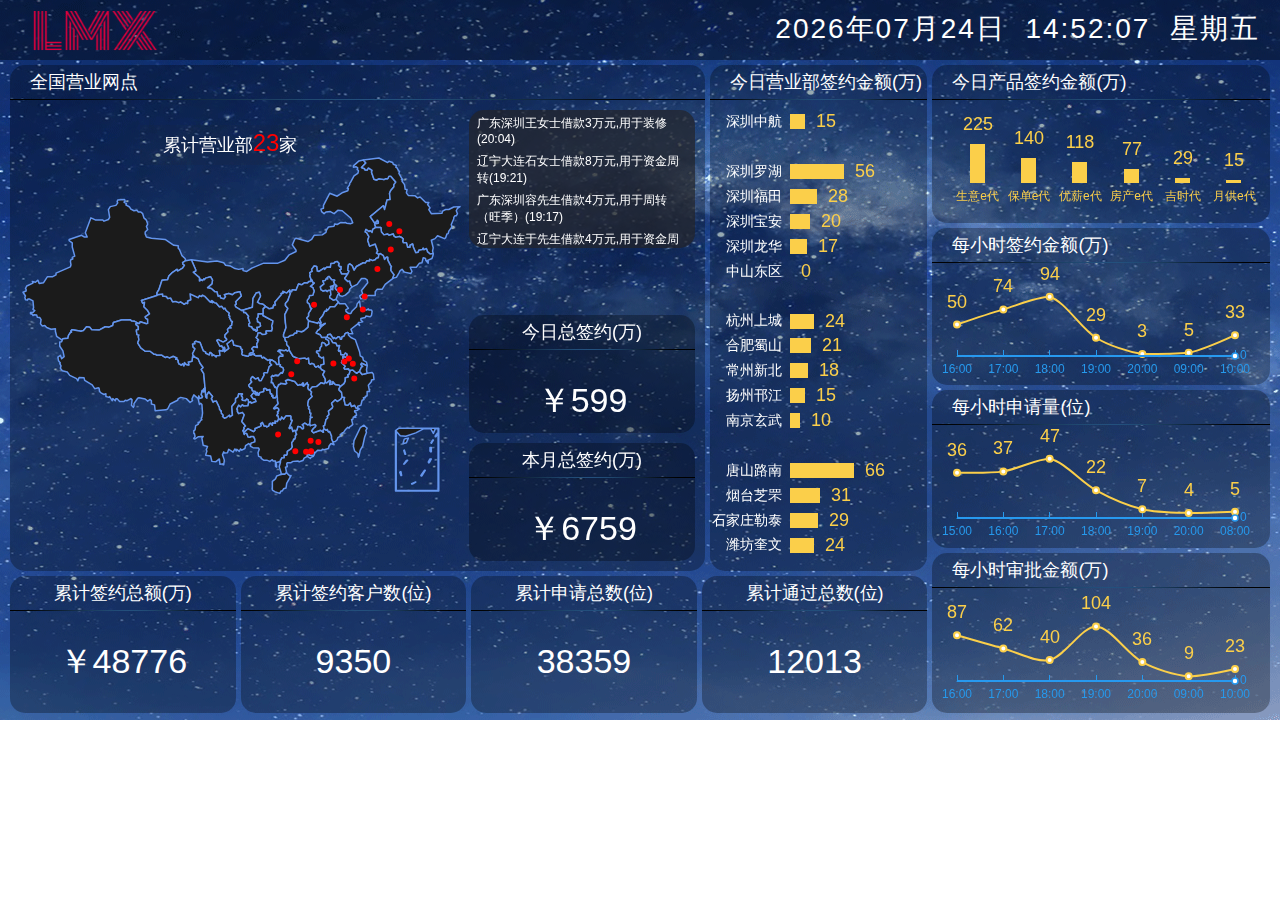
==== project/realtimeData/html/index.html @ bf9265e5 "add" ====
<!DOCTYPE html>
<html language="en">
<head>
	<meta charset="utf-8">
	<title>实时数据展示</title>
	<link rel="stylesheet" href="../css/index.css">
</head>
<body>
	<div style="background: url('../images/background.png') no-repeat scroll center center; 
	background-size:100%;width:1280px;height:720px;">
		<header class="top-header">
			<img src="../images/logo_w.png" class="top-icon">
			<label class="top-time">2015年12月18日 13:11:11</label>
		</header>
		<main class="main">
			<section class="box map">
				<label class="box-title box-title-style-padding">全国营业网点</label>
				<div class="map-main">
					<div class="map-chart" id="map_id">
					</div>
					<div class="totalDepartmentTitle">累计营业部<label for="">100</label>家</div>
					<div class="todayBorrowerDetail text-center box">
						<div class="todayBorrowerDetailWrap"><label></label></div>
					</div>
					<div class="todayLoanMoney text-center box">
						<label class="box-title">今日总签约(万)</label>
						<span><small>￥</small>0</span>
					</div>
					<div class="monthLoanMoney text-center box">
						<label class="box-title">本月总签约(万)</label>
						<span><small>￥</small>0</span>
					</div>
				</div>
			</section>

			<section class="box today-Department-SignMoney">
				<label class="box-title box-title-style-padding">今日营业部签约金额(万)</label>
				<div class="box-main box-main-barchart" id="today_department_signMoney_id">
				</div>
			</section>		

			<section class="box today-Product-SignMoney float-right">
				<label class="box-title box-title-style-padding">今日产品签约金额(万)</label>
				<div class="box-main box-main-zxchart" id="today_product_signMoney_id">
				</div>
			</section>

			<section class="box hour-SignMoney float-right">
				<label class="box-title box-title-style-padding">每小时签约金额(万)</label>
				<div class="box-main box-main-linechart" id="hour_signMoney_id">
				</div>
			</section>

			<section class="box hour-ApplyQuantity float-right">
				<label class="box-title box-title-style-padding">每小时申请量(位)</label>
				<div class="box-main box-main-linechart" id="hour_applyQuantity_id">
				</div>
			</section>

			<section class="box hour-ApproveMoney float-right">
				<label class="box-title box-title-style-padding">每小时审批金额(万)</label>
				<div class="box-main box-main-linechart" id="hour_approveMoney_id">
				</div>
			</section>

			<section class="box text-center totalSignMoney">
				<label class="box-title">累计签约总额(万)</label>
				<span><small>￥</small>0</span>
			</section>

			<section class="box text-center totalSignUser">
				<label class="box-title">累计签约客户数(位)</label>
				<span>0</span>
			</section>

			<section class="box text-center totalApplyTotal">
				<label class="box-title">累计申请总数(位)</label>
				<span>0</span>
			</section>

			<section class="box text-center totalPassTotal">
				<label class="box-title">累计通过总数(位)</label>
				<span>0</span>
			</section>
		</main>
	</div>

	<div class="errorDialog">获取实时数据失败！</div>

	<script type="text/javascript" src="../js/jquery.js"></script>
	<!-- <script type="text/javascript" src="../js/marquee.js"></script> -->
	<script type="text/javascript" src="../plugins/echarts/echarts.js"></script>
	<script type="text/javascript" src="../js/tv.js"></script>
	
</body>
</html>
---- project/realtimeData/css/index.css ----
/*html5*/
main,article,aside,footer,header,section,footer,nav,figure{display:block}

*{
	padding: 0;
	margin: 0;
	border:0;
}

body{
	background-color: #FFF;
	font-size: 18px; 
	font-family: 微软雅黑,Verdana,Arial,sans-serif;
	color:#333;
	min-width: 1000px;
}

ul{
	list-style-type:none;
}

.top-header{
	height: 60px;
	/* background-color: #161417; */
	background-color: rgba(0,0,0,0.4);
}

.top-icon{
	float: left;
	margin: 7px 0px 0px 20px;
	width: 150px;
	height: 47px;
}

.top-time{
	float: right;
	padding: 10px 20px;
	color: #FFF;
	font-size: 28px;
	letter-spacing:2px;
}

.main{
	height: 660px;
}

.box{
	border-radius: 15px;
	/* background-color: #030303;		 */ 
	background-color: rgba(0,0,0,0.3);
	float: left;	
}

.box .box-title{
	border-top-left-radius: 15px;
	border-top-right-radius: 15px;
	padding:5px 0px;
	display: block;
	color: #FFF;
	border-bottom:1px solid transparent;
	border-image:url(../images/border-bottom.png) 30 30 stretch;
	-moz-border-image:url(../images/border-bottom.png) 30 30 stretch;
	-webkit-border-image:url(../images/border-bottom.png) 30 30 stretch;
	-o-border-image:url(../images/border-bottom.png) 30 30 stretch;
}

.box span{
	color: #FFF;
	font-size: 34px;
	line-height: 100px;
}

.box .box-body{

}

.box .box-main-linechart{
	height: 123px;
}

.box .box-main-zxchart{
	height: 123px;
}

.box .box-main-barchart{
	height: 468px;
}

.map{
	width: 695px;
	height: 505.5px;
	margin: 5px 0px 0px 10px;
}

.today-Department-SignMoney{
	width: 217.4px;
	height: 505.5px;
	margin: 5px 0px 0px 5px;
}

.today-Product-SignMoney{
	width: 337.6px;
	height: 157.5px;
	margin: 5px 10px 0px 0px;
}

.hour-SignMoney{
	width: 337.6px;
	height: 157.5px;
	margin: 5px 10px 0px 0px;
}

.hour-ApplyQuantity{
	width: 337.6px;
	height: 157.5px;
	margin: 5px 10px 0px 0px;
}

.hour-ApproveMoney{
	width: 337.6px;
	height: 160.5px;
	margin: 5px 10px 0px 0px;
}

.totalSignMoney{
	width: 225.6px;
	height: 137.5px;
	margin: 5px 0px 0px 10px;
}

.totalSignUser{
	width: 225.6px;
	height: 137.5px;
	margin: 5px 0px 0px 5px;
}

.totalApplyTotal{
	width: 225.6px;
	height: 137.5px;
	margin: 5px 0px 0px 5px;
}

.totalPassTotal{
	width: 225.6px;
	height: 137.5px;
	margin: 5px 0px 0px 5px;
}

.map-main{
	position: relative;
	height: 470.5px;
}

.todayBorrowerDetail{
	width: 226px;
	height: 138px;
	background-color: rgba(36,35,40,0.7);
	position: absolute;
	right: 10px;top: 10px;
	overflow:hidden;
}

.todayBorrowerDetailWrap{
	position: absolute;			
}

.todayBorrowerDetail label{
	font-size: 12px;
	color: #FFF;
	display:inline-block;
	text-align: left;
	padding: 5px 8px 0px 8px;
}

.todayLoanMoney{
	width: 226px;
	height: 118px;
	position: absolute;
	right: 10px;bottom: 138px;
	/*background-color: #141412;*/
}

.monthLoanMoney{
	width: 226px;
	height: 118px;
	position: absolute;
	right: 10px;bottom: 10px;
	/*background-color: #141412;*/
}

.totalDepartmentTitle{
	background-color: rgba(36, 35, 40, 0.1);
	color: #fff;
	height: 40px;
	left: 130px;
	line-height: 35px;
	position: absolute;
	text-align: center;
	top: 25px;
	width: 180px;
}
.totalDepartmentTitle label{
	color: #FF0000;
	font-size: 24px;
}


.map-chart{
	height: 453px;
	width: 464px;
}


.text-center{
	text-align: center;
}

.float-right{
	float: right;
}

.box-title-style-padding{
	padding-left: 20px !important;
}


.errorDialog{
	text-align: center;
	line-height: 60px;
	color: #FFF;
	font-size: 24px;
	position: fixed;
	left: 0px;top: 660px;
	height: 60px;width: 1280px;
	background-color: rgba(255,0,0,0.4);
	display: none;
}
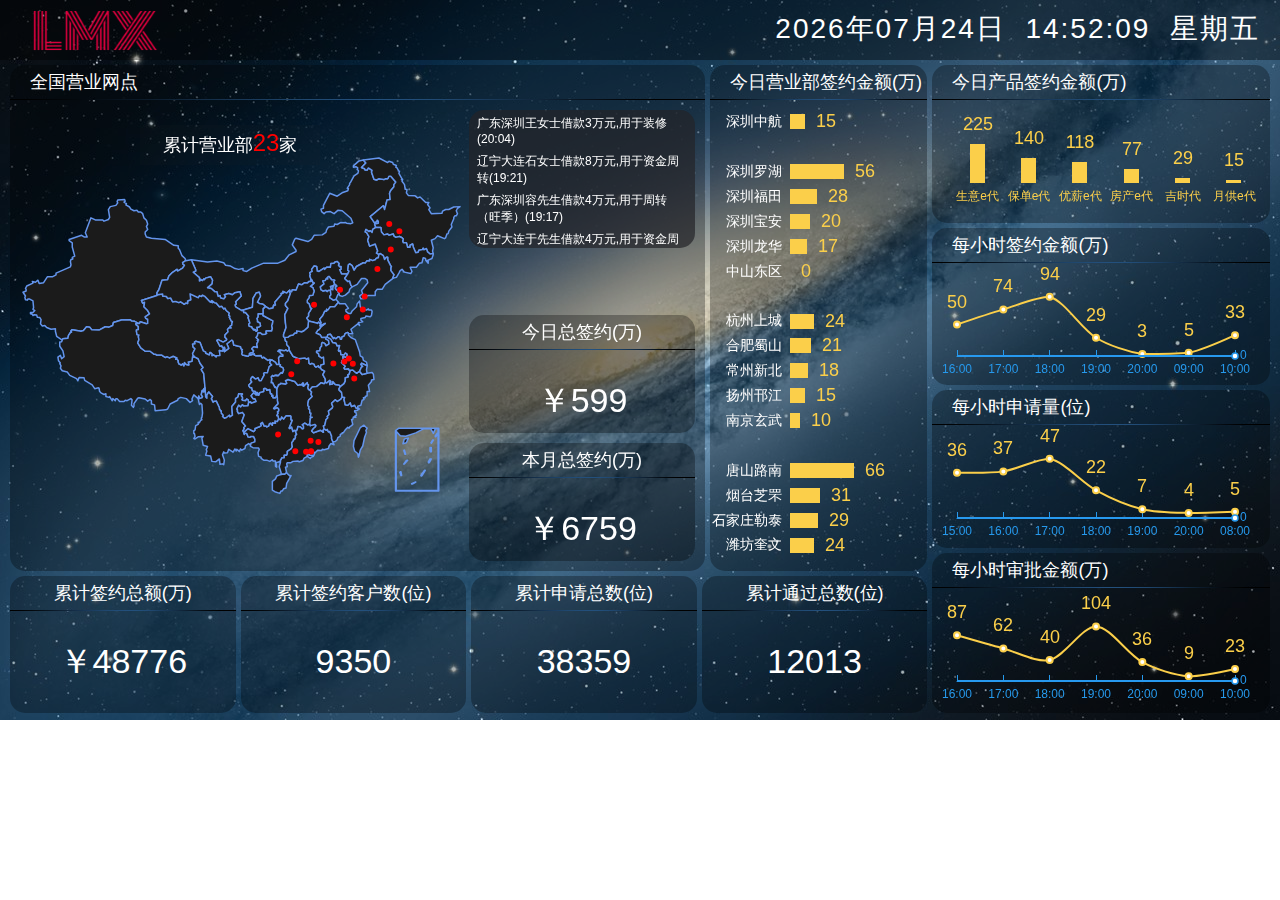
==== commit 99c2954a: "update background image" ====
--- a/project/realtimeData/html/index.html
+++ b/project/realtimeData/html/index.html
@@ -6,7 +6,7 @@
 	<link rel="stylesheet" href="../css/index.css">
 </head>
 <body>
-	<div style="background: url('../images/background.png') no-repeat scroll center center; 
+	<div style="background: url('../images/background2.png') no-repeat scroll center center; 
 	background-size:100%;width:1280px;height:720px;">
 		<header class="top-header">
 			<img src="../images/logo_w.png" class="top-icon">
@@ -93,4 +93,4 @@
 	<script type="text/javascript" src="../js/tv.js"></script>
 	
 </body>
-</html>+</html>
